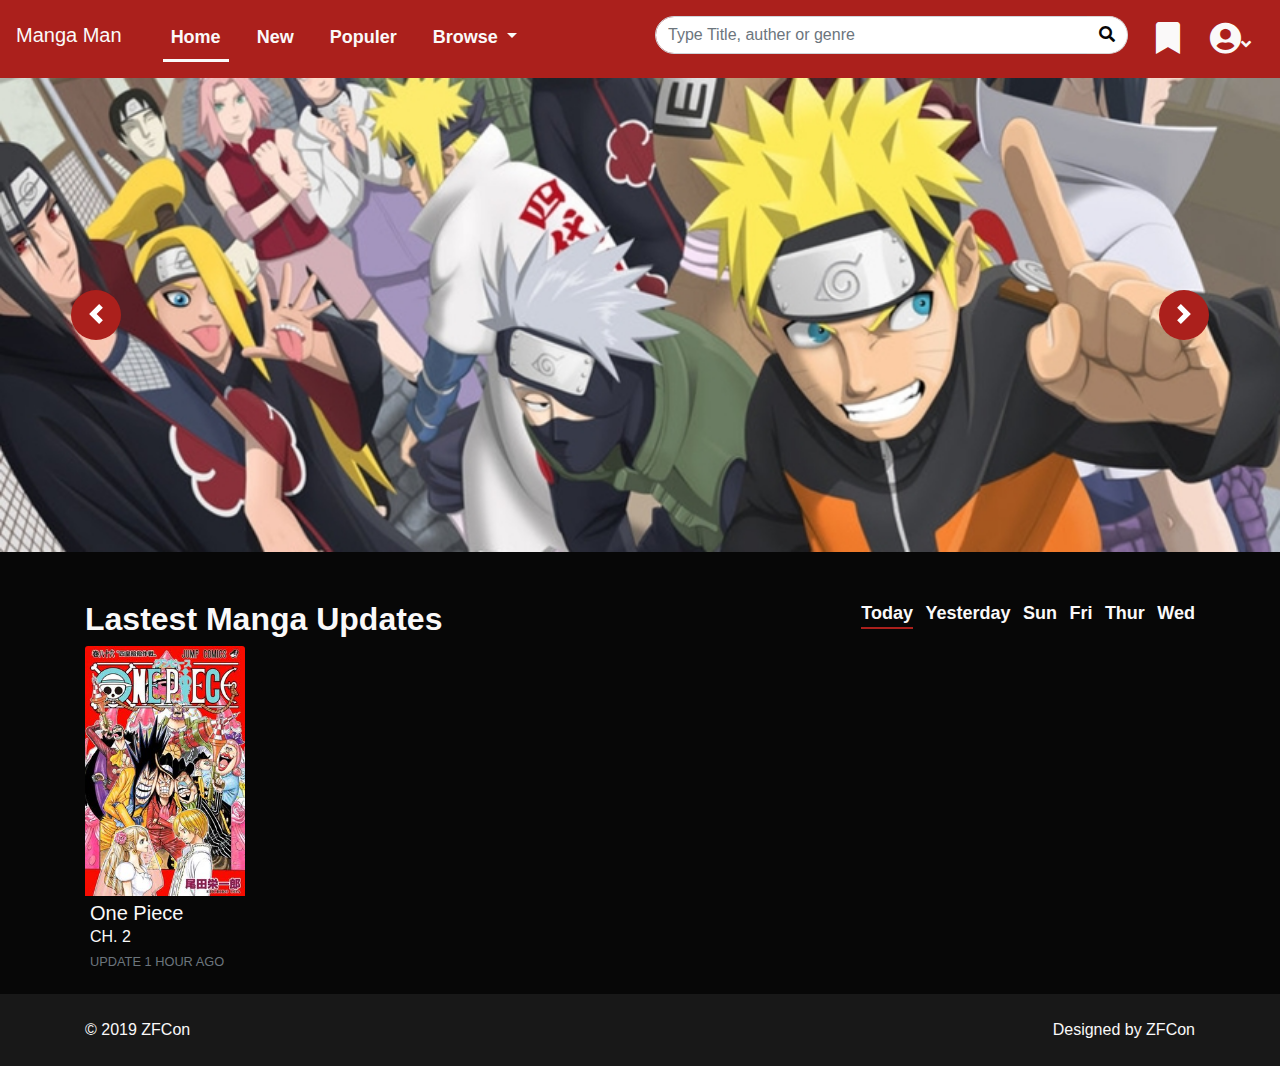
==== index.html @ 6dafacc0 "tamplate web" ====
<!DOCTYPE html>
<html lang="en">

<head>
    <meta charset="UTF-8">
    <meta name="viewport" content="width=device-width, initial-scale=1, shrink-to-fit=no">
    <title>Manga Reader</title>

    <!-- css files -->
    <link rel="stylesheet" href="css/bootstrap.min.css">
    <link rel="stylesheet" href="https://use.fontawesome.com/releases/v5.10.2/css/all.css">
    <link rel="stylesheet" href="css/main.css">
</head>

<body>
    <!-- start navbar -->
    <nav class="navbar navbar-expand-lg navbar-light shadow py-2 py-sm-0">
        <a class="navbar-brand" href="#">
            <h5>Manga Man</h5>
        </a>
        <div class="collapse navbar-collapse" id="navbarSupportedContent">
            <div class="container-fluid">
                <div class="row py-3">
                    <div class="col-lg-6 col-sm-12 mb-3 mb-sm-0">
                        <ul class="navbar-nav mr-auto">
                            <!-- always use single word for li -->
                            <li class="nav-item active">
                                <a class="nav-link" href="#">Home<span class="sr-only">(current)</span></a>
                            </li>
                            <li class="nav-item">
                                <a class="nav-link" href="#">New</a>
                            </li>
                            <li class="nav-item">
                                <a class="nav-link" href="#">Populer</a>
                            </li>
                            <li class="nav-item dropdown">
                                <a class="nav-link dropdown-toggle" href="#" id="navbarDropdown" role="button"
                                    data-toggle="dropdown" aria-haspopup="true" aria-expanded="false">
                                    Browse
                                </a>
                                <div class="dropdown-menu" aria-labelledby="navbarDropdown">
                                    <a class="dropdown-item" href="#">Action</a>
                                    <a class="dropdown-item" href="#">Another action</a>
                                    <div class="dropdown-divider"></div>
                                    <a class="dropdown-item" href="#">Something else here</a>
                                </div>
                            </li>
                        </ul>
                    </div>
                    <div class="col">
                        <form class="form-inline search">
                            <div class="input-group">
                                <input type="text" class="form-control" placeholder="Type Title, auther or genre"
                                    aria-label="Type Title, auther or genre">
                                <div class="input-group-append">
                                    <button class="btn btn-outline-secondary" type="button"><i
                                            class="fa fa-search"></i></button>
                                </div>
                            </div>
                        </form>
                    </div>
                </div>
            </div>
        </div>
        <div class="profile float-right">
            <div class="saved">
                <button class="btn" type="button" id="dropdownMenuButton" data-toggle="dropdown" aria-haspopup="true"
                    aria-expanded="false">
                    <i class="fa fa-bookmark fa-2x"></i>
                </button>
                <div class="dropdown-menu dropdown-menu-right" aria-labelledby="dropdownMenuButton">
                    <a class="dropdown-item" href="#">
                        <div class="row">
                            <div class="col"><img src="img/cover1.jpg" width="50"></div>
                            <div class="col">
                                <h5>One piece 1</h5>
                                <small>Lastest <span>VOL. 11</span></small>
                            </div>
                        </div>
                    </a>
                    <a class="dropdown-item" href="#">
                        <div class="row">
                            <div class="col"><img src="img/cover1.jpg" width="50"></div>
                            <div class="col">
                                <h5>One piece 1</h5>
                                <small>Lastest <span>VOL. 11</span></small>
                            </div>
                        </div>
                    </a>
                    <hr>
                    <a class="dropdown-item" href="#">View all saved mangas (14)</a>
                </div>
            </div>
            <div class="account">
                <button class="btn" type="button" id="dropdownMenuButton" data-toggle="dropdown" aria-haspopup="true"
                    aria-expanded="false">
                <i class="fa fa-user-circle fa-2x"></i><i class="fa fa-angle-down"></i>
                </button>
                <div class="dropdown-menu dropdown-menu-right" aria-labelledby="dropdownMenuButton">
                    <a class="dropdown-item" href="#">My account</a>
                    <a class="dropdown-item" href="#">logout</a>
                </div>
            </div>
        </div>
        <button class="navbar-toggler" type="button" data-toggle="collapse" data-target="#navbarSupportedContent"
            aria-controls="navbarSupportedContent" aria-expanded="false" aria-label="Toggle navigation">
            <span class="navbar-toggler-icon"></span>
        </button>
    </nav>
    <!-- end navbar-->

    <!-- start slider -->
    <div id="mangaslider" class="carousel slide" data-ride="carousel">
        <div class="carousel-inner">
            <div class="carousel-item active">
                <img class="d-block w-100" src="img/slider1.jpg" alt="First slide">
            </div>
            <div class="carousel-item">
                <img class="d-block w-100" src="img/slider2.jpg" alt="Second slide">
            </div>
            <div class="carousel-item">
                <img class="d-block w-100" src="img/slider3.jpg" alt="Third slide">
            </div>
        </div>
        <a class="carousel-control-prev" href="#mangaslider" role="button" data-slide="prev">
            <div><span class="carousel-control-prev-icon" aria-hidden="true"></span></div>
            <span class="sr-only">Previous</span>
        </a>
        <a class="carousel-control-next" href="#mangaslider" role="button" data-slide="next">
            <div><span class="carousel-control-next-icon" aria-hidden="true"></span></div>
            <span class="sr-only">Next</span>
        </a>
    </div>
    <!-- end slider -->

    <!-- start lastest -->
    <div class="lastest container mt-4 mt-sm-5">
        <div class="row">
            <div class="col-lg-6">
                <h2 class="font-weight-bolder float-left">Lastest Manga Updates</h2>
            </div>
            <div class="col-lg-6">
                <ul class="calendar list-unstyled list-inline float-right font-weight-bold mt-3 mt-sm-0">
                    <li class="list-inline-item active">Today</li>
                    <li class="list-inline-item">Yesterday</li>
                    <li class="list-inline-item">Sun</li>
                    <li class="list-inline-item">Fri</li>
                    <li class="list-inline-item">Thur</li>
                    <li class="list-inline-item">Wed</li>
                </ul>
            </div>
        </div>

        <div class="posts row">
            <div class="col-lg-2 col-md-3 col-sm-4">
                <div class="card mb-3">
                    <a href="details.html"><img src="img/cover1.jpg" class="card-img-top" alt=""></a>
                    <div class="over text-center">
                        <div class="head text-left">
                            <h6>One Piece</h6>
                        </div>
                        <div class="about-list">
                            <table class="table table-borderless">
                                <tbody>
                                    <tr>
                                        <th scope="row">Genre:</th>
                                        <td>Sport</td>
                                    </tr>
                                    <tr>
                                        <th scope="row">Artist:</th>
                                        <td>Jacob ZFCon</td>
                                    </tr>
                                    <tr>
                                        <th scope="row">Update:</th>
                                        <td>VOL. 125</td>
                                    </tr>
                                </tbody>
                            </table>
                        </div>
                        <p class="about text-muted">
                            efficitur eu tortor. Nam et odio aliquet.
                        </p>
                        <a class="reading btn" href="details.html">Start reading VOL. 1</a>
                    </div>
                    <div class="card-body">
                        <h5 class="card-title"><a href="details.html">One Piece</a></h5>
                        <p class="card-text">CH. 2</p>
                        <p class="card-text"><small class="text-muted text-uppercase">Update 1 Hour ago</small></p>
                    </div>
                </div>
            </div>
        </div>
    </div>
    <!-- end lastest -->

    <!-- start footer -->
    <footer>
        <div class="container py-4">
            <span class="copyright">&copy; 2019 ZFCon</span>
            <span class="design float-right">Designed by ZFCon</span>
        </div>
    </footer>
    <!-- end footer -->

    <!-- js files -->
    <script src="js/jquery-3.4.1.min.js"></script>
    <script src="https://cdnjs.cloudflare.com/ajax/libs/popper.js/1.14.7/umd/popper.min.js"
        integrity="sha384-UO2eT0CpHqdSJQ6hJty5KVphtPhzWj9WO1clHTMGa3JDZwrnQq4sF86dIHNDz0W1"
        crossorigin="anonymous"></script>
    <script src="js/bootstrap.min.js"></script>
    <script src="js/main.js"></script>
</body>

</html>
---- css/main.css ----
/*
    Theme Name : ElitesCorp
    Auther Name : ZFCon

    Swatch 1
    #070707
    Swatch 2
    #faf9f9
    Swatch 3
    #c3b6ab
    Swatch 4
    #ab201c
    Swatch 5
    #a92d1c
    Swatch 6
    #4e544e
    Swatch 7
    #d9a83d
    Swatch 8
    #568c90
*/

/* start navbar */

/* start base */

body {
    background-color: #070707;
    color: #faf9f9;
}

a {
    color: #530c0a;
    text-decoration: none;
    transition: all .3s ease-in-out;
}

a:hover {
    color: #ba080b;
    text-decoration: none;
}

table tbody tr td {
    color: #ab201c;
}

.btn-red {
    padding: 5px 10px;
    background-color: #ba080b;
    border-radius: 0;
    transition: all .3s ease-in-out;
}
.btn-red:hover {
    box-shadow: 0 0.225rem .5rem rgba(0,0,0,.15)!important;
    color: #faf9f9;
}

/* end base */

.navbar {
    background-color: #ab201c;
    padding: 0 1rem;
}

.navbar .navbar-nav .nav-item .nav-link, .navbar .navbar-brand{
    color: #faf9f9;
    font-size: 18px;
    font-weight: bolder;
    transition: all .2s ease-in-out;
}

.navbar .navbar-nav .nav-item {padding: 0 10px;}

.navbar .navbar-nav .nav-item.active .nav-link,  .navbar .navbar-nav .nav-item .nav-link:hover{
    border-bottom: 3px solid #faf9f9;
}

.navbar .search .input-group {
    width: 100%;
}

.navbar .search input[type='text'] {border-radius: 100px 0 0 100px;}

.navbar .search button {
    border-radius: 0 100px 100px 0;
    background-color: #fff;
    border: 1px solid #d8d5d5;
    border-left: none;
    color: #070707;
}
.navbar .search button:hover{color: #ab201c;}

.navbar .profile, .navbar .profile .btn {
    color: #faf9f9;
    transition: all .2s ease-in-out;
}
.navbar .profile .btn:hover {color: #070707;}

.navbar .profile .saved span, .navbar .profile .saved a:last-of-type {color: #ab201c;}

.navbar .profile .account, .navbar .profile .saved {display: inline-block;}

.dropdown-menu-right {right: 50px;}

/* end navbar */

/* start slider */

.carousel-control-next, .carousel-control-prev {opacity: 1;}

#mangaslider .carousel-control-prev div,
#mangaslider .carousel-control-next div {
    width: 50px;
    height: 50px;
    background-color: #ab201c;
    line-height: 57px;
    border-radius: 50%;
}

/* end slider */

/* start lastest */

.lastest .calendar .list-inline {margin: 0;}

.lastest .calendar .list-inline-item {
    font-size: 18px;
    cursor: pointer;
    transition: all .2s ease-in-out;
}
.lastest .calendar .list-inline-item.active,
.lastest .calendar .list-inline-item:hover {
    border-bottom: 2px solid #ab201c;
}

.lastest .posts .card {
    background-color: transparent;
    transition: all .3s ease-in-out;
    z-index: 1;
    border: 0;
}

@media only screen and (min-width: 960px) {
    .lastest .posts .card:hover{
        z-index: 2;
        transform: scale(1.3,1.1);
    }
    .lastest .posts .card:hover .over {display: block}
    
    .lastest .posts .card .card-img-top {
        width: 100%;
        height: 250px;
        object-fit: cover;
    }
}

@media only screen and (max-width: 600px) {
    .lastest .posts .card .card-img-top {
        height: auto;
    }
  }

.lastest .posts .card .card-body {
    padding: 5px;
}

.lastest .posts .card .card-text,
.lastest .posts .card .card-title {margin: 0;}

.lastest .posts .card .card-title a {color: #faf9f9;}

/* card details */

.lastest .posts .card .over {
    position: absolute;
    background-color: #fff;
    bottom: 0;
    left: 0;
    height: 60%;
    color: #070707;
    display: none;
    border-radius: 0 0 5px 5px;
    font-size: 10px;
}

.lastest .posts .card .over .head {
    background-color: #ab201c;
    color: #faf9f9;
}
.lastest .posts .card .over .head h6 {padding: 5px 10px;}

.lastest .posts .card .over .about-list {padding-left: 10px;}
.lastest .posts .card .over .table td,
.lastest .posts .card .over .table th {
    padding: 0;
}

.lastest .posts .card .over .reading {
    font-size: 10px;
    padding: 5px 10px;
    color: #faf9f9;
    background-color: #ab201c;
    border-radius: 0;
}

/* end lastest */

/* start intro to read */

.read-intro {
    color: #070707;
    position: relative;
    padding: 25px 75px;
}

.read-intro .fa-bookmark {
    color: #ab201c;
    position: absolute;
    top: 30px;
    right: 70px;
    cursor: pointer;
}

.read-intro .cover {padding-right: 20px;}

.read-intro .table i {
    color: #ffd550;
}

.read-intro p a {
    color: #ab201c;
}

.read-intro .cover .shadow {
    box-shadow: 0 0.225rem .5rem rgba(0,0,0,.15)!important;
}

/* end intro to read */

/* start intro lists */

.intro-lists {color: #070707;}

.intro-lists .head-list {
    color: #ab201c;
    padding: 20px 0 0 20px;
    font-size: 18px;
}

.intro-lists .head-list li a.active {
    color: #070707;
    font-weight: bold;
    padding: 0 5px;
}

.intro-lists .head-list li:after{content: ' |';}
.intro-lists .head-list li:last-child:after{content: '';}

/* end intro lists */

/* start ch */



/* end ch */

/* start vol */



/* end vol */

/* start related */ 

#related .card {
    transition: all .3s ease-in-out;
}

#related .card:hover {
    transform: scale(1.05);
}

/* end related */

/* start gallery reponsive img */

#gallery .imgrow {
    display: flex;
    flex-wrap: wrap;
    padding: 0 4px;
  }
  
#gallery .imgcol {
    flex: 33.33333%;
    max-width: 33.33333%;
    padding: 0 4px;
}
  
#gallery .imgcol img {
    margin-top: 8px;
    vertical-align: middle;
    width: 100%;
    padding: 10px;
    border-radius: 20px;
}
  
@media screen and (max-width: 800px) {
    #gallery .imgcol {
      flex: 50%;
      max-width: 50%;
    }
}
  
@media screen and (max-width: 600px) {
#gallery .imgcol {
      flex: 100%;
      max-width: 100%;
    }
}

/* end gallery */

/* start footer */

footer {
    background-color: #181818;
}

/* end footer */
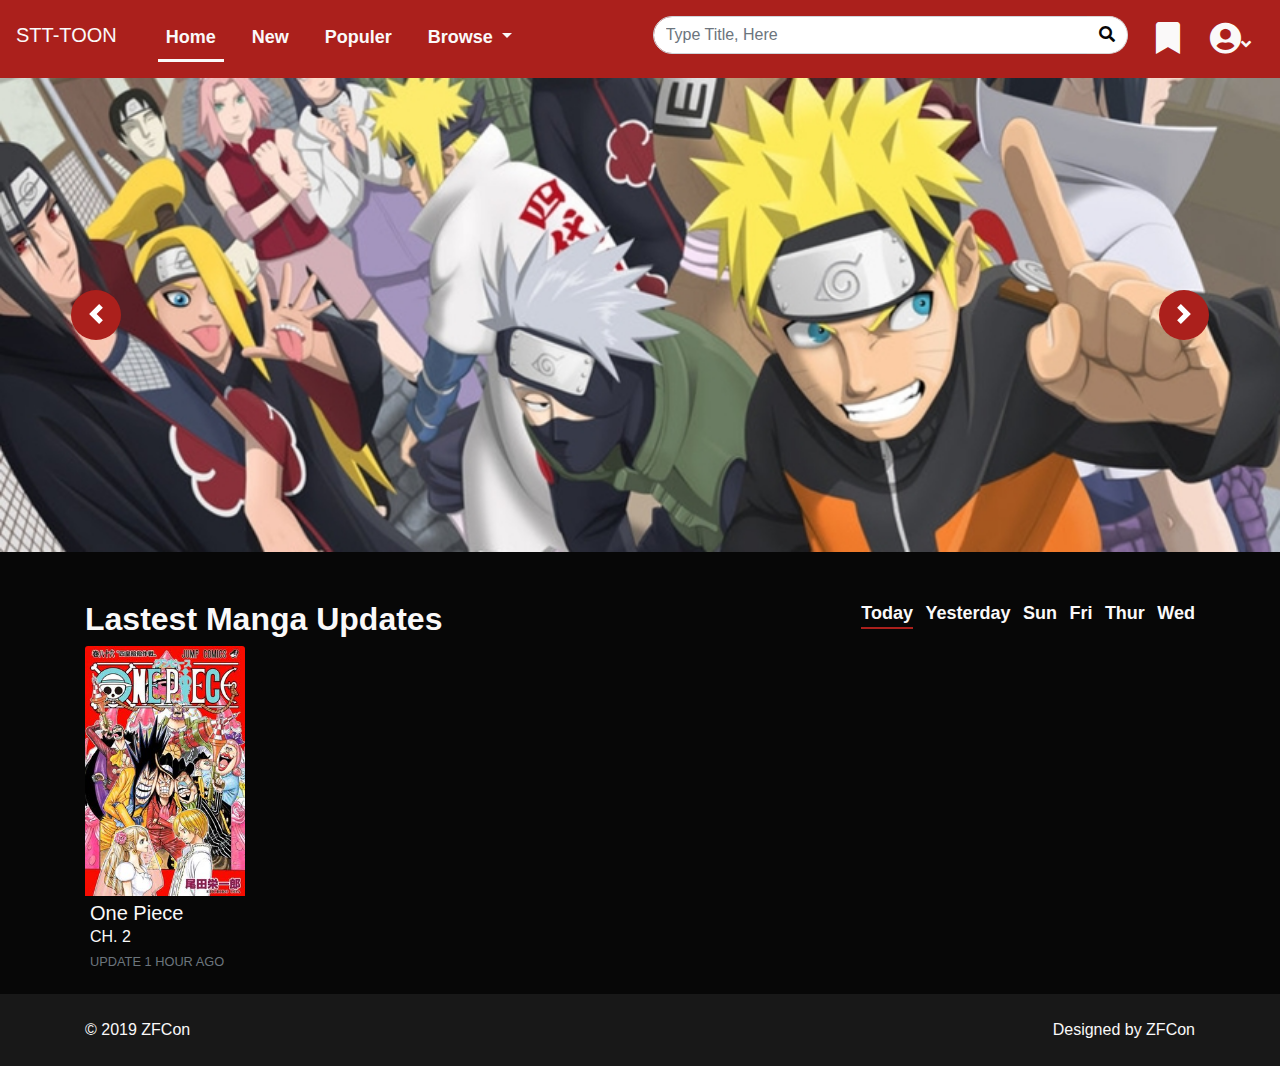
==== commit eebda7c0: "add form login dan register" ====
--- a/index.html
+++ b/index.html
@@ -4,7 +4,7 @@
 <head>
     <meta charset="UTF-8">
     <meta name="viewport" content="width=device-width, initial-scale=1, shrink-to-fit=no">
-    <title>Manga Reader</title>
+    <title>STT-TOON</title>
 
     <!-- css files -->
     <link rel="stylesheet" href="css/bootstrap.min.css">
@@ -16,7 +16,7 @@
     <!-- start navbar -->
     <nav class="navbar navbar-expand-lg navbar-light shadow py-2 py-sm-0">
         <a class="navbar-brand" href="#">
-            <h5>Manga Man</h5>
+            <h5>STT-TOON</h5>
         </a>
         <div class="collapse navbar-collapse" id="navbarSupportedContent">
             <div class="container-fluid">
@@ -50,8 +50,8 @@
                     <div class="col">
                         <form class="form-inline search">
                             <div class="input-group">
-                                <input type="text" class="form-control" placeholder="Type Title, auther or genre"
-                                    aria-label="Type Title, auther or genre">
+                                <input type="text" class="form-control" placeholder="Type Title, Here"
+                                    aria-label="Type Title, Here">
                                 <div class="input-group-append">
                                     <button class="btn btn-outline-secondary" type="button"><i
                                             class="fa fa-search"></i></button>
@@ -94,7 +94,7 @@
             <div class="account">
                 <button class="btn" type="button" id="dropdownMenuButton" data-toggle="dropdown" aria-haspopup="true"
                     aria-expanded="false">
-                <i class="fa fa-user-circle fa-2x"></i><i class="fa fa-angle-down"></i>
+                    <i class="fa fa-user-circle fa-2x"></i><i class="fa fa-angle-down"></i>
                 </button>
                 <div class="dropdown-menu dropdown-menu-right" aria-labelledby="dropdownMenuButton">
                     <a class="dropdown-item" href="#">My account</a>
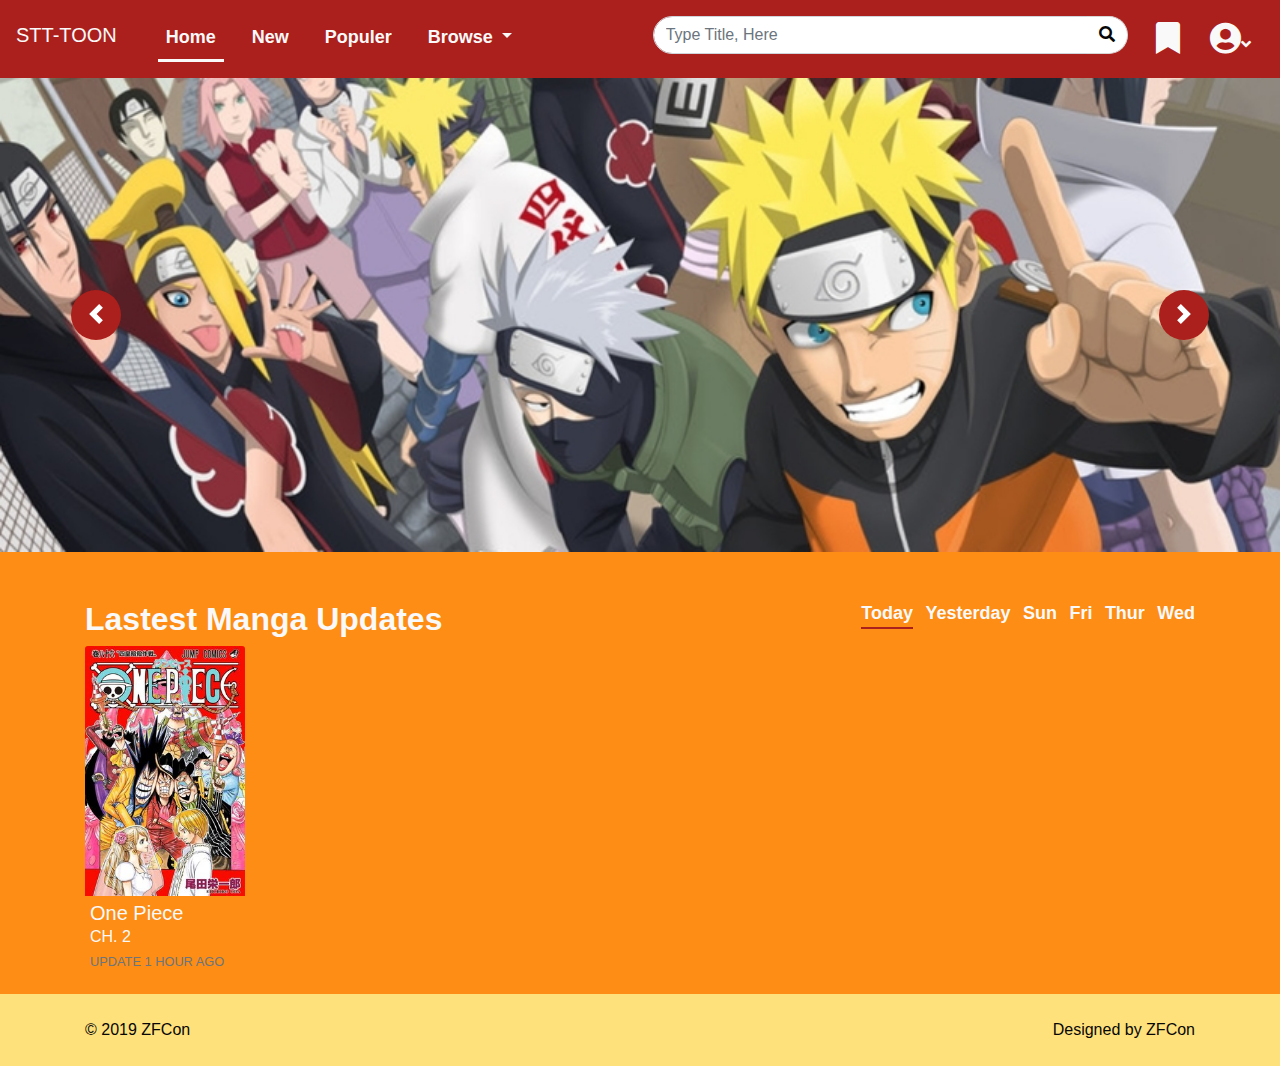
==== commit 58657306: "perubahan baru" ====
--- a/index.html
+++ b/index.html
@@ -196,7 +196,7 @@
     <!-- start footer -->
     <footer>
         <div class="container py-4">
-            <span class="copyright">&copy; 2019 ZFCon</span>
+            <span class="copyright" >&copy; 2019 ZFCon</span>
             <span class="design float-right">Designed by ZFCon</span>
         </div>
     </footer>
--- a/css/main.css
+++ b/css/main.css
@@ -25,7 +25,7 @@
 /* start base */
 
 body {
-    background-color: #070707;
+    background-color: #fd8d14;
     color: #faf9f9;
 }
 
@@ -323,7 +323,8 @@
 /* start footer */
 
 footer {
-    background-color: #181818;
+    background-color: #ffe17b;
+    color: #070707;
 }
 
 /* end footer */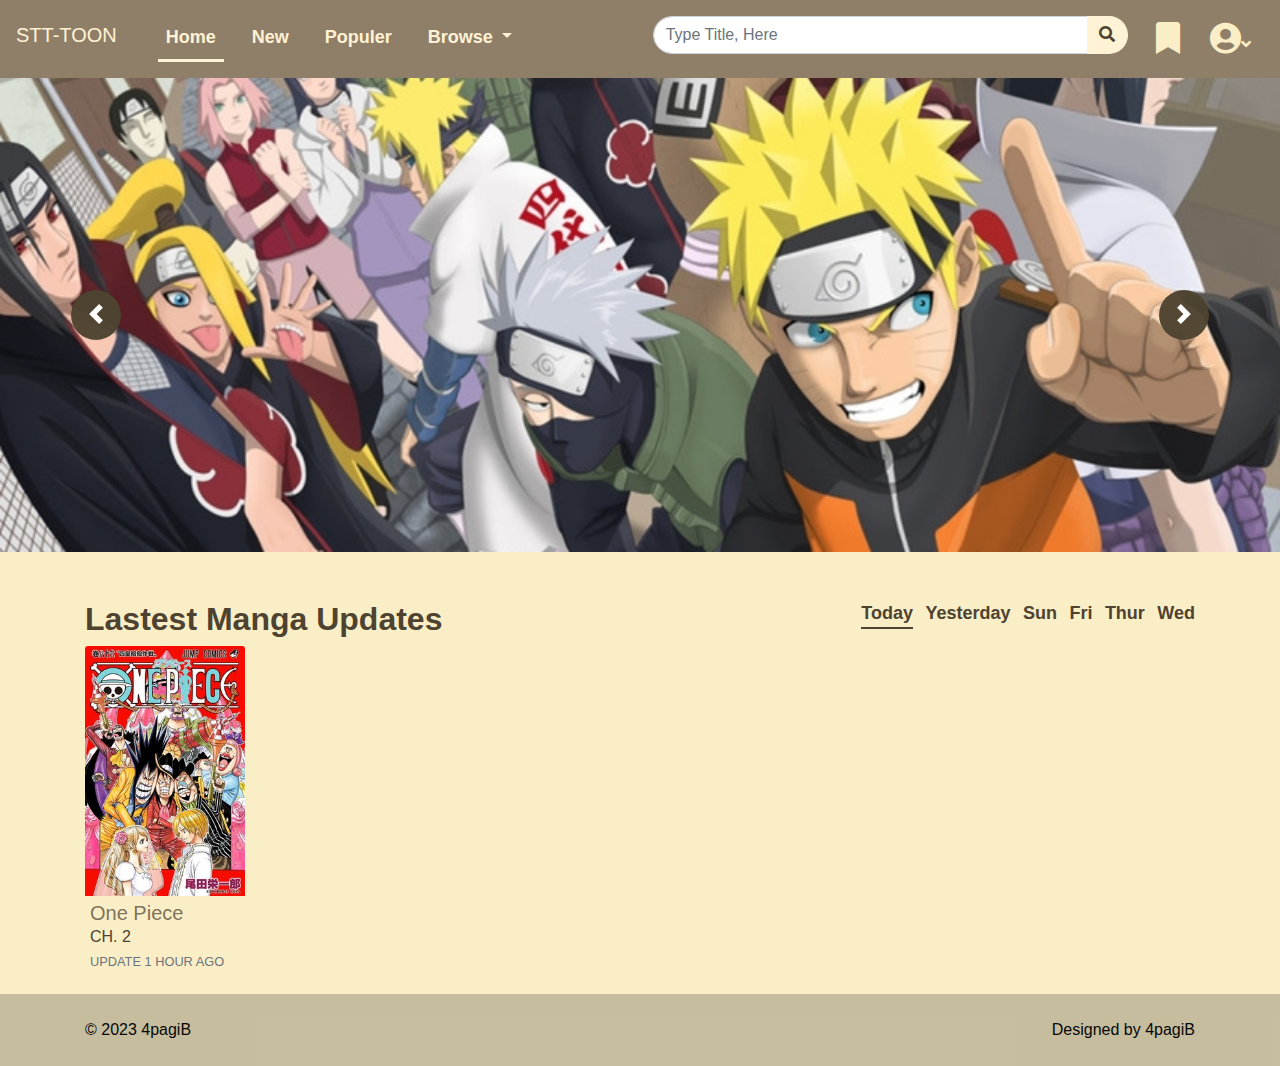
==== commit 56adc460: "ada yg baru" ====
--- a/index.html
+++ b/index.html
@@ -196,8 +196,8 @@
     <!-- start footer -->
     <footer>
         <div class="container py-4">
-            <span class="copyright" >&copy; 2019 ZFCon</span>
-            <span class="design float-right">Designed by ZFCon</span>
+            <span class="copyright" >&copy; 2023 4pagiB</span>
+            <span class="design float-right">Designed by 4pagiB</span>
         </div>
     </footer>
     <!-- end footer -->
--- a/css/main.css
+++ b/css/main.css
@@ -25,45 +25,45 @@
 /* start base */
 
 body {
-    background-color: #fd8d14;
-    color: #faf9f9;
+    background-color: #faeec7;
+    color: #4e4331;
 }
 
 a {
-    color: #530c0a;
+    color: #4e4331;
     text-decoration: none;
     transition: all .3s ease-in-out;
 }
 
 a:hover {
-    color: #ba080b;
+    color: #4e4331;
     text-decoration: none;
 }
 
 table tbody tr td {
-    color: #ab201c;
+    color: #4e4331;
 }
 
 .btn-red {
     padding: 5px 10px;
-    background-color: #ba080b;
+    background-color: #81705be0;
     border-radius: 0;
     transition: all .3s ease-in-out;
 }
 .btn-red:hover {
-    box-shadow: 0 0.225rem .5rem rgba(0,0,0,.15)!important;
-    color: #faf9f9;
+    box-shadow: 0 0.225rem .5rem rgba(247, 176, 118, 0.15)!important;
+    color: #4e4331;
 }
 
 /* end base */
 
 .navbar {
-    background-color: #ab201c;
+    background-color: #81705be0;
     padding: 0 1rem;
 }
 
 .navbar .navbar-nav .nav-item .nav-link, .navbar .navbar-brand{
-    color: #faf9f9;
+    color: #fff2d5;
     font-size: 18px;
     font-weight: bolder;
     transition: all .2s ease-in-out;
@@ -72,7 +72,7 @@
 .navbar .navbar-nav .nav-item {padding: 0 10px;}
 
 .navbar .navbar-nav .nav-item.active .nav-link,  .navbar .navbar-nav .nav-item .nav-link:hover{
-    border-bottom: 3px solid #faf9f9;
+    border-bottom: 3px solid #fff2d5;
 }
 
 .navbar .search .input-group {
@@ -83,20 +83,20 @@
 
 .navbar .search button {
     border-radius: 0 100px 100px 0;
-    background-color: #fff;
-    border: 1px solid #d8d5d5;
+    background-color: #fff2d5;
+    border: 1px solid #fff2d5;
     border-left: none;
-    color: #070707;
-}
-.navbar .search button:hover{color: #ab201c;}
+    color: #4e4331;
+}
+.navbar .search button:hover{color: #4e4331;}
 
 .navbar .profile, .navbar .profile .btn {
-    color: #faf9f9;
+    color: #faeec7;
     transition: all .2s ease-in-out;
 }
-.navbar .profile .btn:hover {color: #070707;}
-
-.navbar .profile .saved span, .navbar .profile .saved a:last-of-type {color: #ab201c;}
+.navbar .profile .btn:hover {color: #4e4331;}
+
+.navbar .profile .saved span, .navbar .profile .saved a:last-of-type {color: #4e4331;}
 
 .navbar .profile .account, .navbar .profile .saved {display: inline-block;}
 
@@ -112,7 +112,7 @@
 #mangaslider .carousel-control-next div {
     width: 50px;
     height: 50px;
-    background-color: #ab201c;
+    background-color: #4e4331f6;
     line-height: 57px;
     border-radius: 50%;
 }
@@ -130,7 +130,7 @@
 }
 .lastest .calendar .list-inline-item.active,
 .lastest .calendar .list-inline-item:hover {
-    border-bottom: 2px solid #ab201c;
+    border-bottom: 2px solid #4e4331;;
 }
 
 .lastest .posts .card {
@@ -167,13 +167,13 @@
 .lastest .posts .card .card-text,
 .lastest .posts .card .card-title {margin: 0;}
 
-.lastest .posts .card .card-title a {color: #faf9f9;}
+.lastest .posts .card .card-title a {color: #4e4331bd;}
 
 /* card details */
 
 .lastest .posts .card .over {
     position: absolute;
-    background-color: #fff;
+    background-color: #fff2d5;
     bottom: 0;
     left: 0;
     height: 60%;
@@ -184,8 +184,8 @@
 }
 
 .lastest .posts .card .over .head {
-    background-color: #ab201c;
-    color: #faf9f9;
+    background-color: #4e4331;
+    color: #fff2d5;
 }
 .lastest .posts .card .over .head h6 {padding: 5px 10px;}
 
@@ -199,7 +199,7 @@
     font-size: 10px;
     padding: 5px 10px;
     color: #faf9f9;
-    background-color: #ab201c;
+    background-color: #4e4331;
     border-radius: 0;
 }
 
@@ -214,7 +214,7 @@
 }
 
 .read-intro .fa-bookmark {
-    color: #ab201c;
+    color: #4e4331;
     position: absolute;
     top: 30px;
     right: 70px;
@@ -224,11 +224,11 @@
 .read-intro .cover {padding-right: 20px;}
 
 .read-intro .table i {
-    color: #ffd550;
+    color: #fdcc51;
 }
 
 .read-intro p a {
-    color: #ab201c;
+    color: #4e4331;
 }
 
 .read-intro .cover .shadow {
@@ -242,13 +242,13 @@
 .intro-lists {color: #070707;}
 
 .intro-lists .head-list {
-    color: #ab201c;
+    color: #4e4331;
     padding: 20px 0 0 20px;
     font-size: 18px;
 }
 
 .intro-lists .head-list li a.active {
-    color: #070707;
+    color: #4e4331;
     font-weight: bold;
     padding: 0 5px;
 }
@@ -323,7 +323,7 @@
 /* start footer */
 
 footer {
-    background-color: #ffe17b;
+    background-color: #1818183a;
     color: #070707;
 }
 
